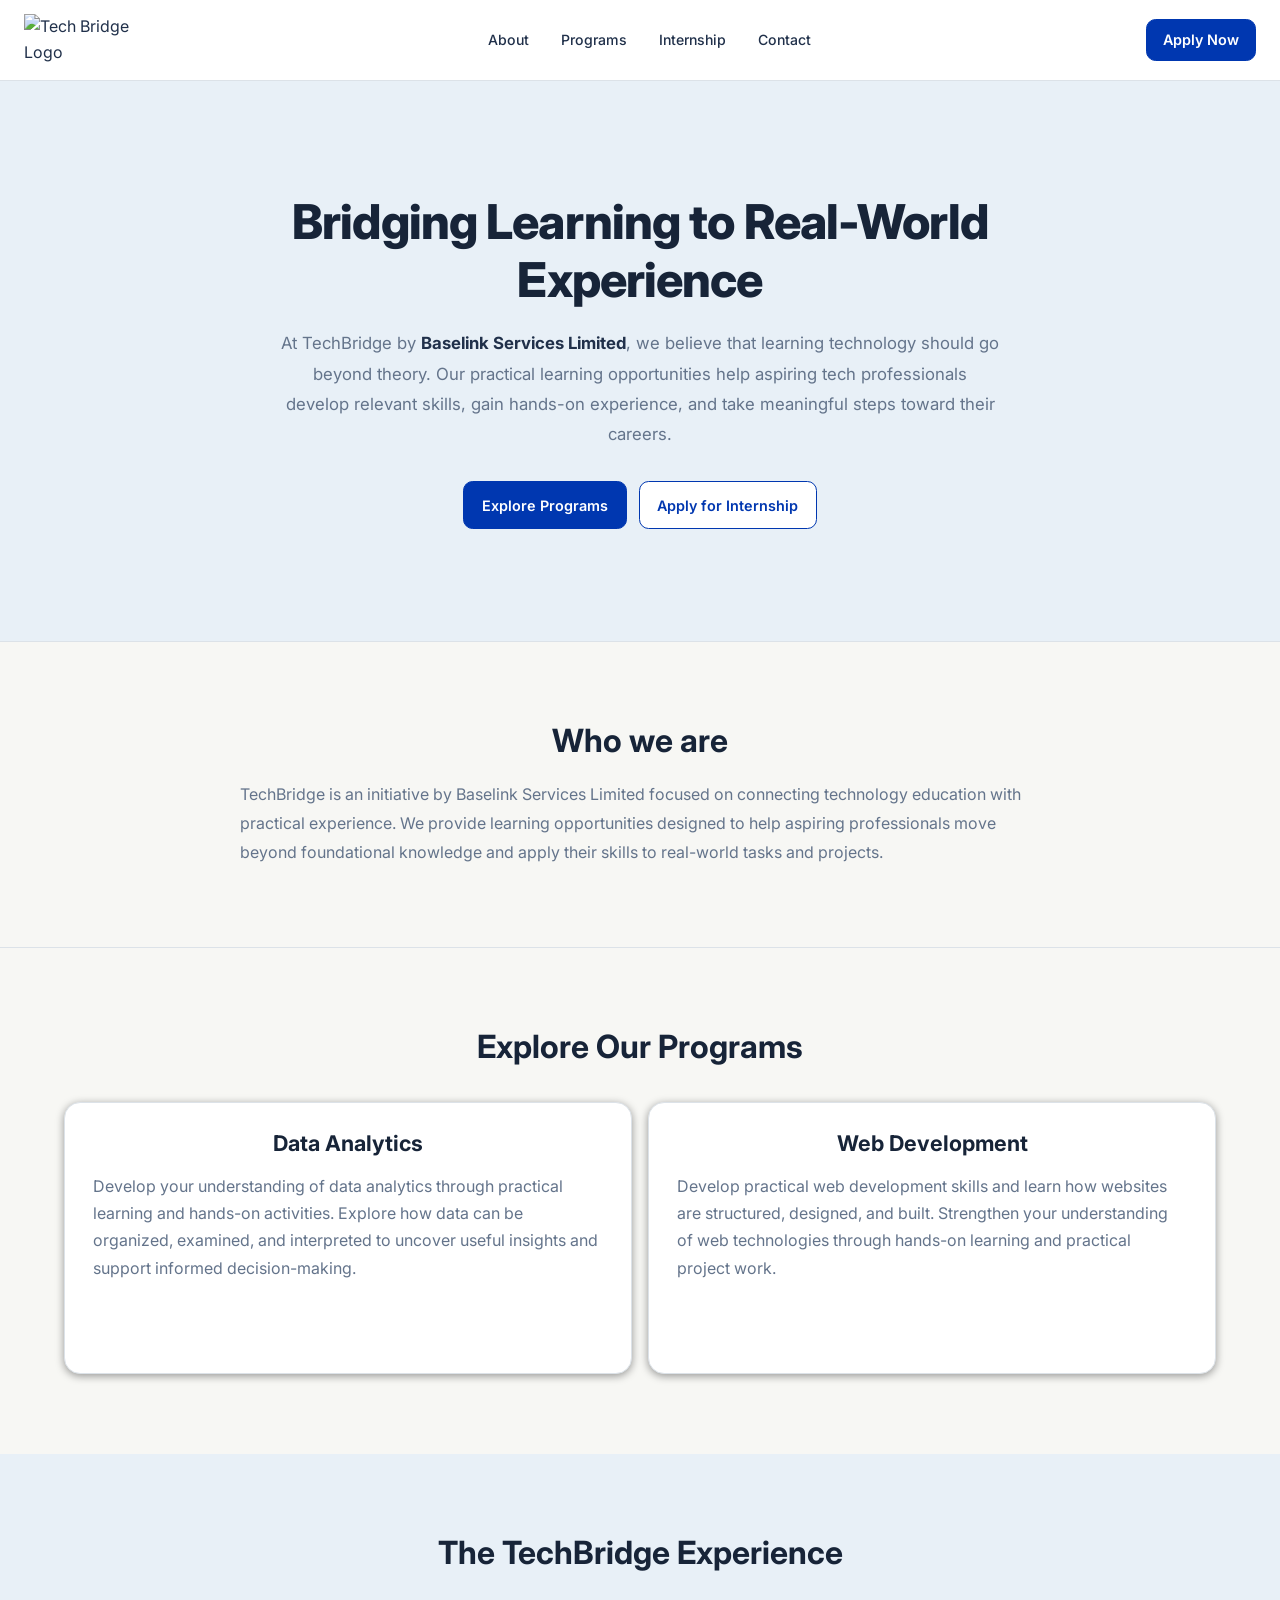
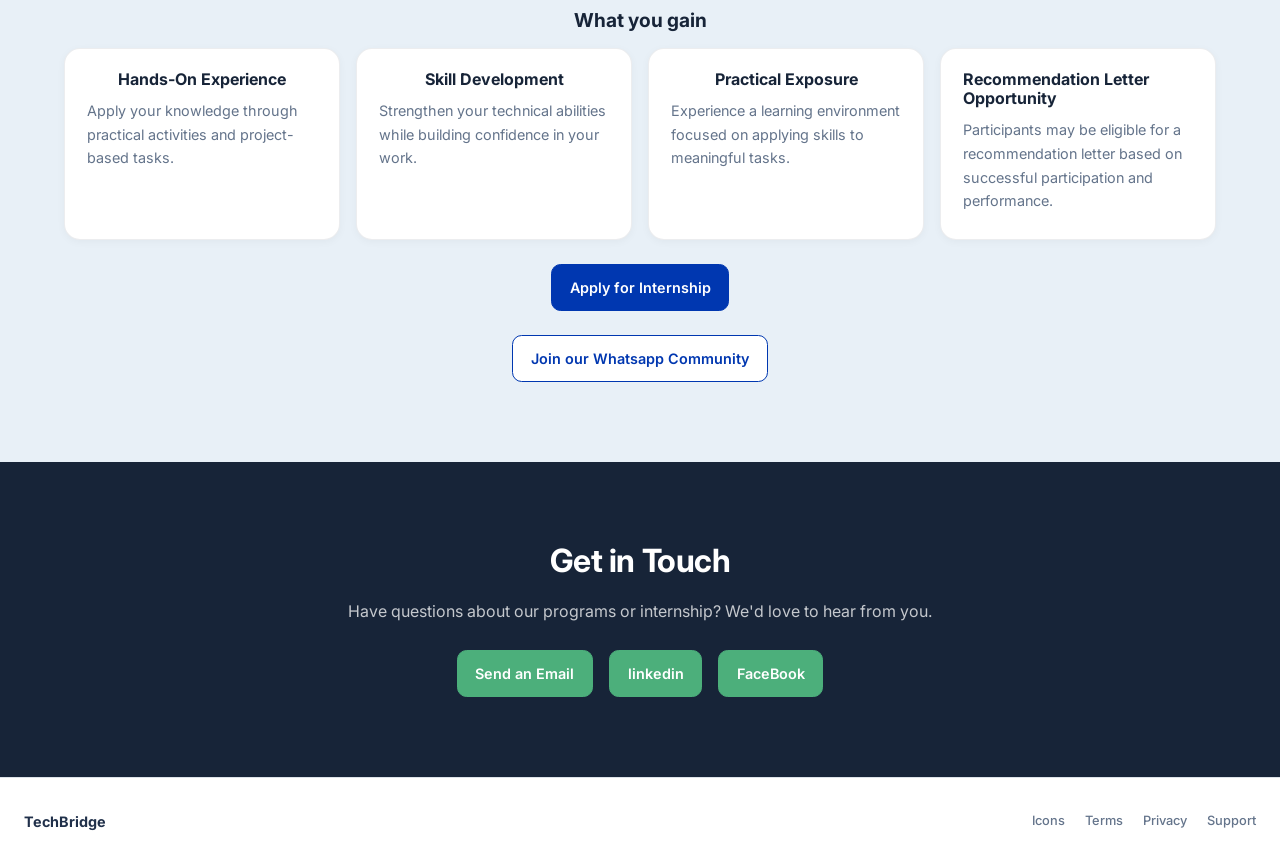
==== index.html @ ff7d03fb "files added via upload" ====
<!doctype html>
<html lang="en">
  <head>
    <meta charset="UTF-8" />
    <meta name="viewport" content="width=device-width, initial-scale=1.0" />

    <!-- Imports Inter from google fonts -->
    <link rel="preconnect" href="https://fonts.googleapis.com" />
    <link rel="preconnect" href="https://fonts.gstatic.com" crossorigin />
    <link
      href="https://fonts.googleapis.com/css2?family=Inter:ital,opsz,wght@0,14..32,100..900;1,14..32,100..900&display=swap"
      rel="stylesheet"
    />

    <link rel="stylesheet" href="style.css" />
    <title>TechBridge by Baselink Services Limited</title>
  </head>
  <body>
    <header>
      <img src="images/logo.png" alt="Tech Bridge Logo" />
      <nav>
        <ul>
          <li>
            <a href="#about">About</a>
          </li>

          <li>
            <a href="#programs">Programs</a>
          </li>

          <li>
            <a href="#internship">Internship</a>
          </li>

          <li>
            <a href="#contact">Contact</a>
          </li>
        </ul>
      </nav>

      <a href="https://forms.gle/8EbdSy5ttGfLZfjv5?utm_source=chatgpt.com" class="primary">Apply Now</a>
    </header>
    <main>
      <!-- Hero -->
      <section class="hero section">
        <h1>Bridging Learning to Real-World Experience</h1>
        <p>
          At TechBridge by <b>Baselink Services Limited</b>, we believe that
          learning technology should go beyond theory. Our practical learning
          opportunities help aspiring tech professionals develop relevant
          skills, gain hands-on experience, and take meaningful steps toward
          their careers.
        </p>

        <div class="btns">
          <a href="#Programs" class="primary">Explore Programs</a>
          <a href="#internship" class="secondary">Apply for Internship</a>
        </div>
      </section>

      <!-- About -->
      <section class="about section" id="about">
        <h2>Who we are</h2>
        <p>
          TechBridge is an initiative by Baselink Services Limited focused on
          connecting technology education with practical experience. We provide
          learning opportunities designed to help aspiring professionals move
          beyond foundational knowledge and apply their skills to real-world
          tasks and projects.
          <br />
        </p>
      </section>

      <!-- Programs -->
      <section class="programs section" id="Programs">
        <h2>Explore Our Programs</h2>

        <div class="program-cards">
          <div class="card">
            <h3>Data Analytics</h3>
            <p>
              Develop your understanding of data analytics through practical
              learning and hands-on activities. Explore how data can be
              organized, examined, and interpreted to uncover useful insights
              and support informed decision-making.
            </p>
          </div>

          <div class="card">
            <h3>Web Development</h3>
            <p>
              Develop practical web development skills and learn how websites
              are structured, designed, and built. Strengthen your understanding
              of web technologies through hands-on learning and practical
              project work.
            </p>
        
          </div>
        </div>
      </section>

      <!-- Internship -->
      <section class="internship section" id="internship">
        <h2>The TechBridge Experience</h2>

        <section>
          <h3>What you gain</h3>
          <div class="perks-container">
            <div class="card">
              <h4>Hands-On Experience</h4>
              <p>
                Apply your knowledge through practical activities and
                project-based tasks.
              </p>
            </div>
            <div class="card">
              <h4>Skill Development</h4>
              <p>
                Strengthen your technical abilities while building confidence in
                your work.
              </p>
            </div>
            <div class="card">
              <h4>Practical Exposure</h4>
              <p>
                Experience a learning environment focused on applying skills to
                meaningful tasks.
              </p>
            </div>
            <div class="card">
              <h4>Recommendation Letter Opportunity</h4>
              <p>
                Participants may be eligible for a recommendation letter based
                on successful participation and performance.
              </p>
            </div>
          </div>
        </section>

        <a href="https://forms.gle/8EbdSy5ttGfLZfjv5?utm_source=chatgpt.com" class="primary">Apply for Internship</a>
        <a href="https://chat.whatsapp.com/FqpBvYS4oaK32cXDxc8JIS?utm_source=chatgpt.com" class="secondary">Join our Whatsapp Community</a>
      </section>

      <!-- Contact -->
      <section class="contact section" id="contact">
        <h2>Get in Touch</h2>
        <p>
          Have questions about our programs or internship? We'd love to hear
          from you.
        </p>

        <div class="btns">
          <a href="mailto:techbridgebaslink@gmail.com" class="primary">Send an Email</a>
          <a href="https://www.linkedin.com/company/techbridge-services/" class="secondary"> linkedin</a>
           <a href="https://www.facebook.com/p/Baselink-Services-100066771475783/" class="secondary"> FaceBook</a>
        </div>
      </section>
    </main>
    <footer>
      <div>
        TechBridge
        <div id="footer-links">
          <a href="https://www.flaticon.com/uicons"> Icons </a>

          <a href="#"> Terms </a>

          <a href="#"> Privacy </a>

          <a href="#"> Support </a>
        </div>
      </div>
    </footer>
  </body>
</html>
---- style.css ----
/* color variables */
:root {
  --black: #0e0e0e;
  --off-white: #f7f7f4;
  --white: #ffffff;

  --dark-blue: #172438;
  --navy-blue: #20304a;
  --primary-blue: #0037b0;
  --light-blue: #e8f0f7;

  --green: #4caf7b;
  --pale-green: #e8f2eb;

  --border: #dce2e8;
  --muted: #64748b;
}

/* General styles */
* {
  box-sizing: border-box;
}

body {
  margin: 0;
  background-color: var(--off-white);
  color: var(--navy-blue);
  font-family: "Inter", sans-serif;
  line-height: 1.6;
}

h1,
h2,
h3,
h4,
p {
  margin: 0;
}

h1,
h2,
h3,
h4 {
  color: var(--dark-blue);
  line-height: 1.2;
}

p {
  color: var(--muted);
}

a {
  text-decoration: none;
}

/* button styling */
.primary,
.secondary,
.tertiary {
  display: inline-flex;
  align-items: center;
  justify-content: center;
  width: fit-content;

  font-family: inherit;
  font-size: 0.9rem;
  font-weight: 600;

  border-radius: 0.6rem;
  padding: 0.7rem 1.1rem;
  transition: 0.3s ease;
}

.primary {
  background-color: var(--primary-blue);
  color: var(--white);
  border: 1px solid var(--primary-blue);
}

.primary:hover {
  opacity: 90%;
}

.secondary {
  background-color: var(--white);
  color: var(--primary-blue);
  border: 1px solid var(--primary-blue);
}

.secondary:hover {
  background-color: var(--light-blue);
}

/* General styling for sections */
.section {
  display: flex;
  flex-direction: column;
  gap: 1.25rem;

  width: 100%;
  margin: 0 auto;
  padding: 5rem 1.5rem;
}

.section * {
  max-width: 72rem;
  margin: 0 auto;
}

.section h2 {
  font-size: 2rem;
}

.section p {
  max-width: 48rem;
}

/* Header */
header {
  position: sticky;
  top: 0;
  z-index: 10;

  display: flex;
  align-items: center;
  justify-content: space-between;

  padding: 0.9rem 1.5rem;
  background-color: rgb(255, 255, 255, 0.95);
  border-bottom: 1px solid var(--border);
}

header img {
  width: 8rem;
}

header nav ul {
  display: flex;
  align-items: center;
  gap: 2rem;

  list-style: none;
  margin: 0;
  padding: 0;
}

header nav a {
  color: var(--navy-blue);
  font-size: 0.88rem;
  font-weight: 500;
  transition: color 0.2s ease;
}

header nav a:hover {
  color: var(--primary-blue);
}

header .primary {
  padding: 0.55rem 1rem;
}

/* hero section */
.hero {
  align-items: center;
  justify-content: center;
  text-align: center;

  background: var(--light-blue);
  width: 100%;
  min-height: 35rem;
  padding: 7rem 1.5rem;
}

.hero h1 {
  max-width: 55rem;
  font-size: 3rem;
  font-weight: 800;
  letter-spacing: -0.055rem;
}

.hero p {
  max-width: 45rem;
  font-size: 1.05rem;
  line-height: 1.8;
}

.hero b {
  color: var(--navy-blue);
}

.hero .btns {
  display: flex;
  flex-wrap: wrap;
  justify-content: center;
  gap: 0.75rem;
  margin-top: 0.75rem;
}

/* About section */
.about {
  border-top: 1px solid var(--border);
  border-bottom: 1px solid var(--border);
}

.about p {
  max-width: 50rem;
  font-size: 1rem;
  line-height: 1.8;
}

/* programs section */
.programs {
  background-color: var(--off-white);
}

.program-cards {
  display: grid;
  grid-template-columns: repeat(2, minmax(0, 1fr));
  gap: 1rem;

  margin-top: 1rem;
}

.programs .card {
  display: flex;
  flex-direction: column;
  gap: 1rem;

  min-height: 17rem;
  padding: 1.75rem;
  background-color: var(--white);
  border: 1px solid var(--border);
  border-radius: 1rem;
  box-shadow: 0 2px 8px rgb(0, 0, 0, 0.4);
  transition: 0.2s ease;
}

.programs .card:hover {
  border-color: rgb(0, 55, 176 0.3);
  box-shadow: 0 10px 25px rgb(0, 0, 0, 0.07);
}

.programs .card h3 {
  font-size: 1.35rem;
}

.programs .card p {
  flex: 1;
  line-height: 1.7;
}

.programs .card .primary {
  align-self: flex-start;
}

/* Internship section */
.internship {
  width: 100%;
  max-width: none;
  padding: 5rem 1.5rem;
  background-color: var(--light-blue);
}

.internship h2 {
  font-size: 2rem;
}

.internship section {
  display: flex;
  flex-direction: column;
  gap: 1rem;
  margin-top: 1rem;
}

.internship section h3 {
  font-size: 1.2rem;
}

.perks-container {
  display: grid;
  grid-template-columns: repeat(4, minmax(0, 1fr));
  gap: 1rem;
}

.internship .card {
  display: flex;
  flex-direction: column;
  gap: 0.6rem;

  min-height: 12rem;
  padding: 1.35rem;
  background-color: var(--white);
  border: 1px solid rgb(23, 36, 56, 0.08);
  border-radius: 1rem;
  box-shadow: 0 2px 8px rgb(0, 0, 0, 0.04);
}

.internship .card h4 {
  font-size: 1rem;
}

.internship .card p {
  font-size: 0.9rem;
  line-height: 1.65;
}

.internship .primary,
.internship .secondary {
  margin-top: 0.25rem;
}

/* Contact sectin*/
.contact {
  display: flex;
  flex-direction: column;
  align-items: center;
  gap: 1rem;

  background-color: var(--dark-blue);
  width: 100%;
  text-align: center;
}

.contact h2 {
  color: var(--white);
  font-size: 2rem;
  letter-spacing: -0.03rem;
}

.contact p {
  color: rgb(255, 255, 255, 0.75);
  line-height: 1.8;
}

.contact a {
  margin-top: 0.5rem;
  background-color: var(--green);
  border-color: var(--green);
  color: var(--white);
}

.contact .btns {
  display: flex;
  gap: 1rem;
}

@media (max-width: 700px) {
  .contact {
    grid-template-columns: 1fr;
  }
}

footer {
  padding: 2rem 1.5rem;
  background-color: var(--white);
  border-top: 1px solid var(--border);
  color: var(--navy-blue);
}

footer div {
  display: flex;
  align-items: center;
  justify-content: space-between;
  font-size: 0.9rem;
  font-weight: 700;
}

#footer-links {
  display: flex;
  gap: 1.25rem;
}

#footer-links a {
  color: var(--muted);
  font-size: 0.8rem;
  font-weight: 500;
}

#footer-links a:hover {
  color: var(--primary-blue);
}

/* tablet media queries */
@media (max-width: 900px) {
  header nav ul {
    gap: 1rem;
  }

  .perks-container {
    grid-template-columns: repeat(2, minmax(0, 1fr));
  }

  .hero {
    min-height: 30rem;
  }
}

/* mobile meida queries */
@media (max-width: 650px) {
  header {
    padding: 0.8rem 1rem;
  }

  header nav {
    display: none;
  }

  header .primary {
    font-size: 0.8rem;
  }

  .section {
    padding: 4rem 1rem;
  }

  .hero {
    min-height: auto;
    padding: 5rem 1rem;
  }

  .hero h1 {
    font-size: 2.5rem;
  }

  .hero p {
    font-size: 0.95rem;
  }

  .hero .btns {
    width: 100%;
    flex-direction: column;
  }

  .hero .btns a {
    width: 100%;
  }

  .program-cards {
    grid-template-columns: 1fr;
  }

  .perks-container {
    grid-template-columns: 1fr;
  }

  .internship {
    padding: 4rem 1rem;
  }

  footer div {
    flex-direction: column;
    align-items: flex-start;
    gap: 1rem;
  }

  #footer-links {
    flex-wrap: wrap;
  }
}
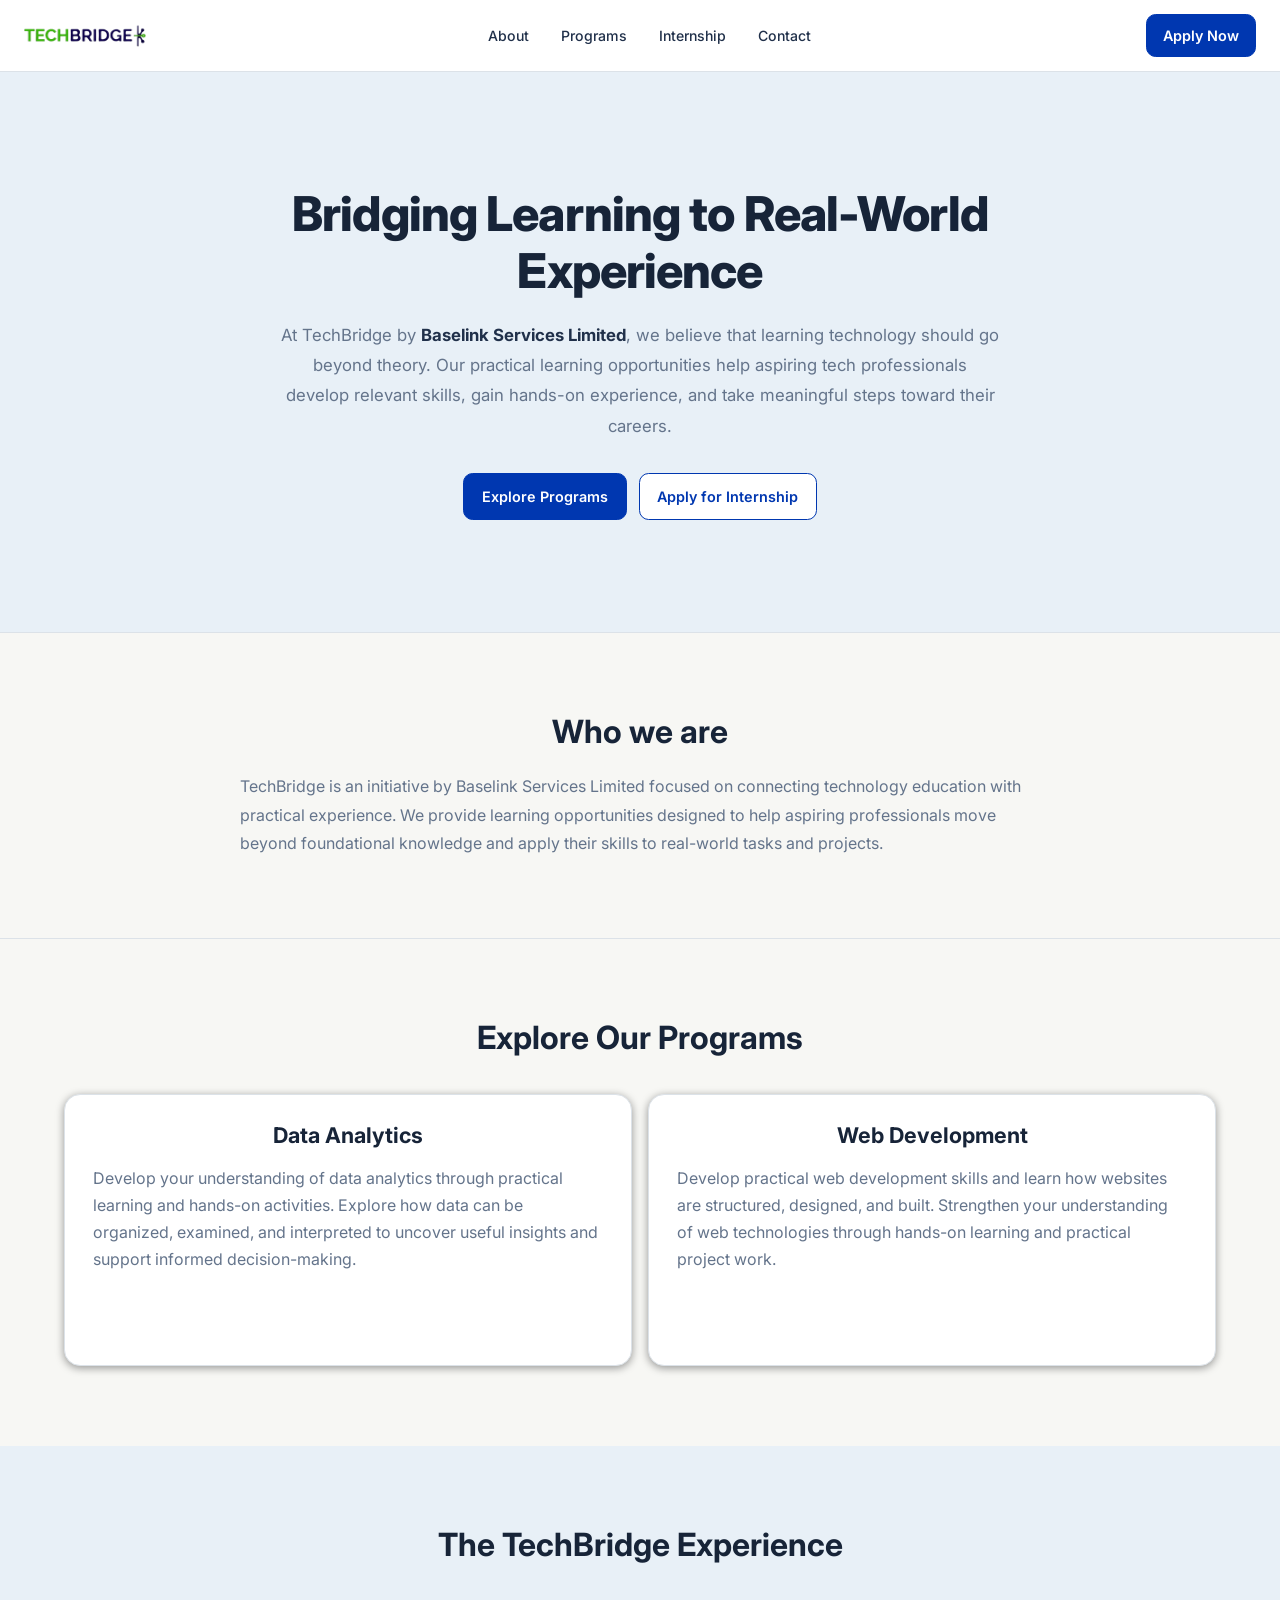
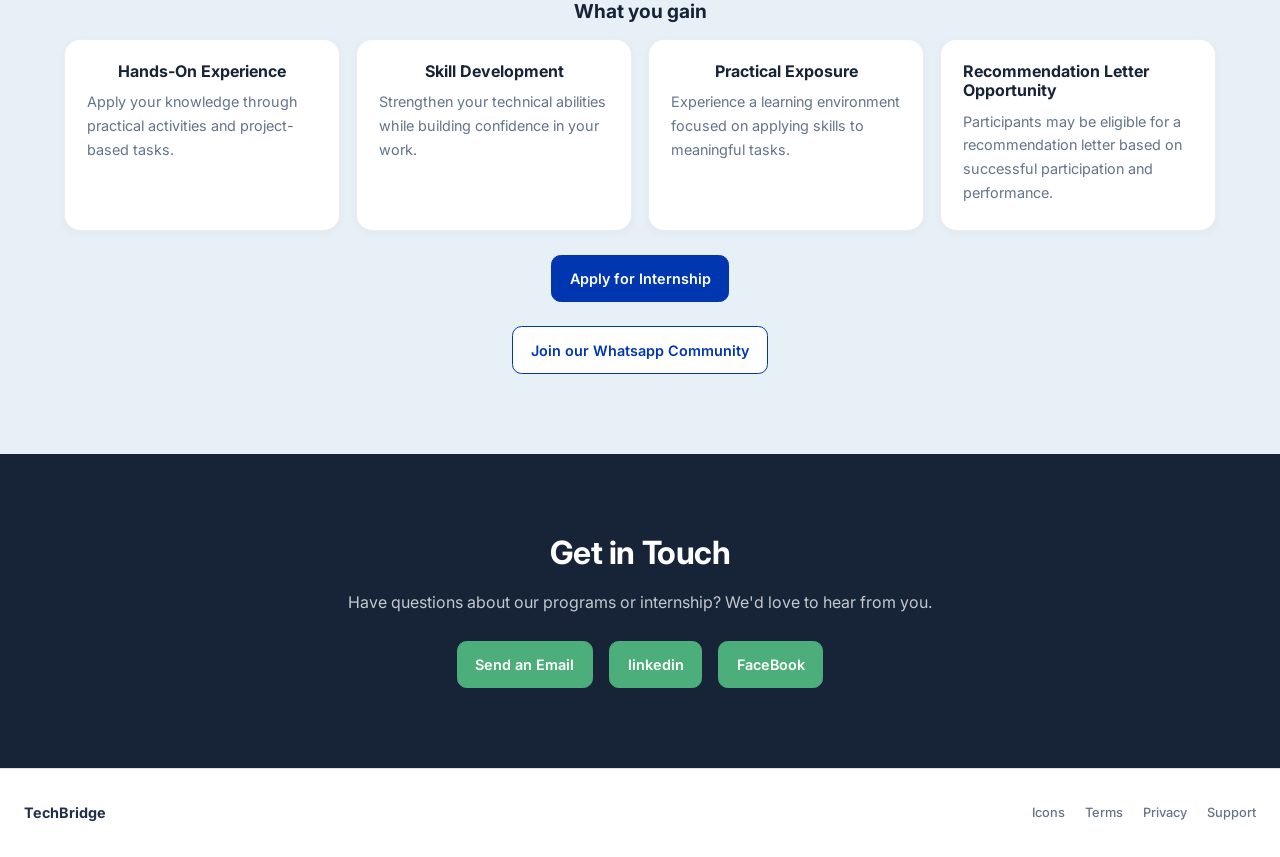
==== commit 80703805: "Add files via upload" ====
--- a/index.html
+++ b/index.html
@@ -13,11 +13,11 @@
     />
 
     <link rel="stylesheet" href="style.css" />
-    <title>TechBridge by Baselink Services Limited</title>
+    <title>TechBridge by Baselink Services Limited.</title>
   </head>
   <body>
     <header>
-      <img src="images/logo.png" alt="Tech Bridge Logo" />
+      <img src="logo.png" alt="Tech Bridge" />
       <nav>
         <ul>
           <li>
@@ -25,7 +25,7 @@
           </li>
 
           <li>
-            <a href="#programs">Programs</a>
+            <a href="programs.html">Programs</a>
           </li>
 
           <li>
--- a/style.css
+++ b/style.css
@@ -253,6 +253,232 @@
   align-self: flex-start;
 }
 
+/* Programs page */
+.programs-page .brand {
+  display: inline-flex;
+  align-items: center;
+}
+
+.programs-page .brand img {
+  display: block;
+}
+
+.programs-page header nav a[aria-current="page"] {
+  color: var(--primary-blue);
+}
+
+.programs-hero {
+  position: relative;
+  display: flex;
+  flex-direction: column;
+  align-items: flex-start;
+  justify-content: center;
+  min-height: 27rem;
+  padding: 5rem max(1.5rem, calc((100% - 68rem) / 2));
+  overflow: hidden;
+  background:
+    radial-gradient(ellipse at 85% 20%, rgb(76, 175, 123, 0.15), transparent 35%),
+    var(--light-blue);
+}
+
+.programs-hero h1 {
+  max-width: 46rem;
+  margin-top: 0.75rem;
+  font-size: clamp(2.6rem, 6vw, 4.5rem);
+  font-weight: 800;
+  letter-spacing: -0.08rem;
+}
+
+.eyebrow {
+  color: var(--primary-blue);
+  font-size: 0.75rem;
+  font-weight: 700;
+  letter-spacing: 0.12em;
+  text-transform: uppercase;
+}
+
+.programs-hero .programs-intro {
+  max-width: 39rem;
+  margin-top: 1rem;
+  font-size: 1.05rem;
+  line-height: 1.8;
+}
+
+.programs-hero-link {
+  display: inline-flex;
+  align-items: center;
+  gap: 0.6rem;
+  margin-top: 1.5rem;
+  color: var(--primary-blue);
+  font-size: 0.9rem;
+  font-weight: 700;
+}
+
+.programs-hero-link span {
+  font-size: 1.1rem;
+}
+
+.programs-hero-note {
+  position: absolute;
+  right: max(1.5rem, calc((100% - 68rem) / 2));
+  bottom: 3rem;
+  display: flex;
+  align-items: center;
+  gap: 0.75rem;
+  color: var(--muted);
+  font-size: 0.75rem;
+  font-weight: 700;
+}
+
+.note-line {
+  width: 3.5rem;
+  height: 1px;
+  background: var(--border);
+}
+
+.program-options {
+  gap: 2.5rem;
+  max-width: 75rem;
+}
+
+.programs-heading {
+  display: flex;
+  flex-direction: column;
+  gap: 0.8rem;
+}
+
+.programs-heading h2,
+.programs-cta h2 {
+  font-size: clamp(1.8rem, 4vw, 2.5rem);
+  letter-spacing: -0.04rem;
+}
+
+.programs-heading > p:last-child {
+  max-width: 42rem;
+  line-height: 1.8;
+}
+
+.program-detail-list {
+  display: flex;
+  flex-direction: column;
+  gap: 1rem;
+}
+
+.program-detail {
+  padding: clamp(1.5rem, 4vw, 3rem);
+  background: var(--white);
+  border: 1px solid var(--border);
+  border-radius: 1rem;
+  box-shadow: 0 4px 18px rgb(23, 36, 56, 0.04);
+  scroll-margin-top: 6rem;
+}
+
+.program-detail-content {
+  display: flex;
+  flex-direction: column;
+  align-items: flex-start;
+}
+
+.program-detail-content h3 {
+  font-size: clamp(1.6rem, 3vw, 2rem);
+  letter-spacing: -0.04rem;
+}
+
+.program-detail-summary {
+  max-width: 43rem;
+  margin-top: 0.75rem;
+  line-height: 1.8;
+}
+
+.program-detail-content h4 {
+  margin-top: 1.5rem;
+  font-size: 0.9rem;
+}
+
+.topic-list {
+  display: flex;
+  flex-wrap: wrap;
+  gap: 0.55rem;
+  margin: 0.8rem 0 0;
+  padding: 0;
+  list-style: none;
+}
+
+.topic-list li {
+  padding: 0.5rem 0.75rem;
+  border: 1px solid var(--border);
+  border-radius: 2rem;
+  background: var(--off-white);
+  color: var(--navy-blue);
+  font-size: 0.8rem;
+  font-weight: 600;
+}
+
+.program-takeaway {
+  margin-top: 1.5rem;
+  padding-top: 1.25rem;
+  border-top: 1px solid var(--border);
+}
+
+.program-takeaway p {
+  display: flex;
+  flex-direction: column;
+  gap: 0.25rem;
+  font-size: 0.88rem;
+  line-height: 1.7;
+}
+
+.program-takeaway strong {
+  color: var(--dark-blue);
+}
+
+.programs-cta {
+  display: flex;
+  flex-direction: column;
+  align-items: center;
+  gap: 0.9rem;
+  padding: 4.5rem 1.5rem;
+  background: var(--dark-blue);
+  text-align: center;
+}
+
+.programs-cta .eyebrow {
+  color: #8bd2ab;
+}
+
+.programs-cta h2 {
+  color: var(--white);
+}
+
+.programs-cta > p:not(.eyebrow) {
+  max-width: 39rem;
+  color: rgb(255, 255, 255, 0.75);
+  line-height: 1.8;
+}
+
+.programs-cta-actions {
+  display: flex;
+  flex-wrap: wrap;
+  justify-content: center;
+  gap: 0.75rem;
+  margin-top: 0.5rem;
+}
+
+.programs-cta .primary {
+  background: var(--green);
+  border-color: var(--green);
+}
+
+.programs-cta .secondary {
+  background: transparent;
+  border-color: rgb(255, 255, 255, 0.45);
+  color: var(--white);
+}
+
+.programs-cta .secondary:hover {
+  background: rgb(255, 255, 255, 0.1);
+}
+
 /* Internship section */
 .internship {
   width: 100%;
@@ -439,6 +665,23 @@
     grid-template-columns: 1fr;
   }
 
+  .programs-hero {
+    min-height: auto;
+    padding: 5rem 1.25rem;
+  }
+
+  .programs-hero h1 {
+    font-size: 2.8rem;
+  }
+
+  .programs-hero-note {
+    display: none;
+  }
+
+  .programs-cta {
+    padding: 4rem 1rem;
+  }
+
   .perks-container {
     grid-template-columns: 1fr;
   }
